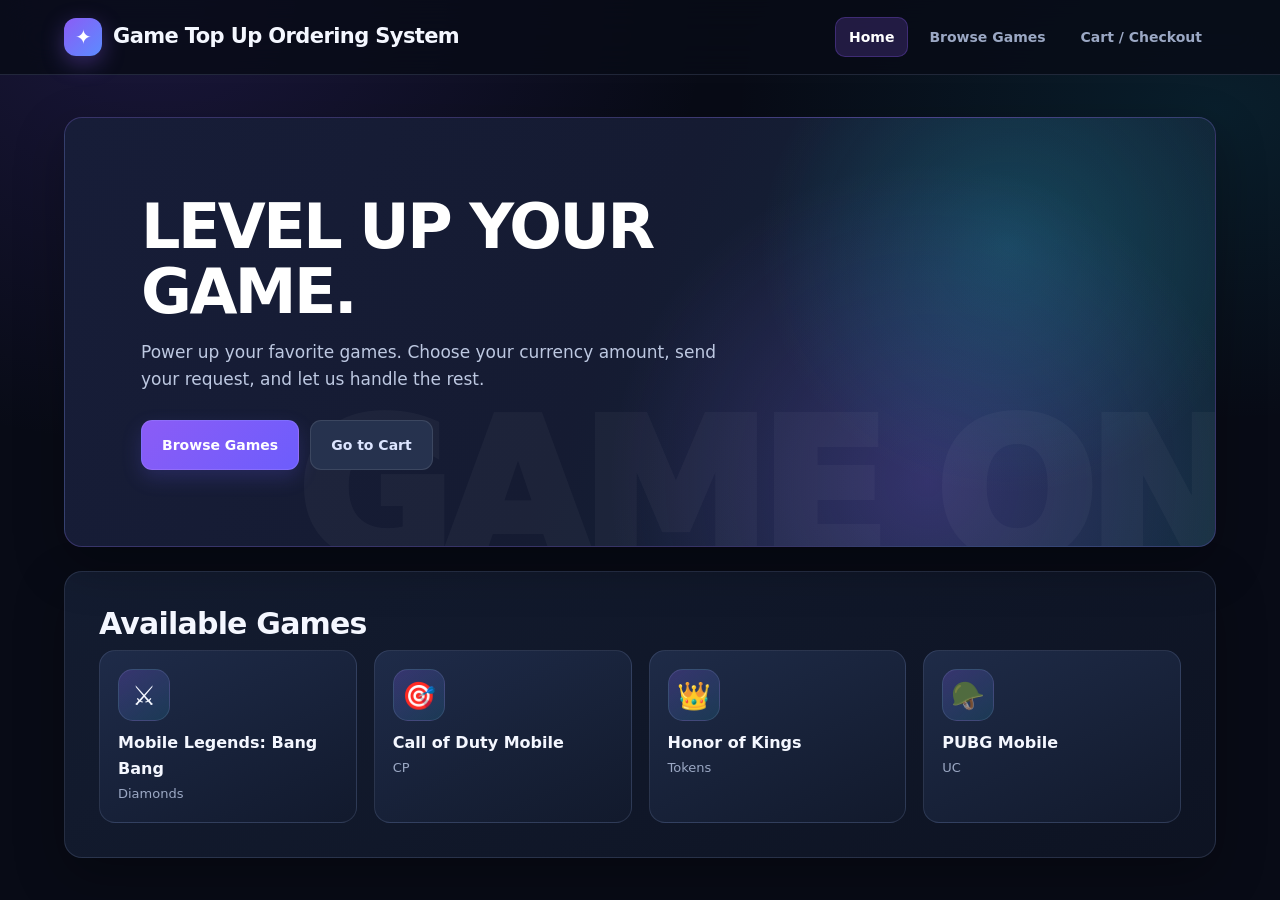
==== index.html @ e77a417e "Add files via upload" ====
<!DOCTYPE html>
<html lang="en">
<head>
  <meta charset="UTF-8">
  <meta name="viewport" content="width=device-width, initial-scale=1.0">
  <title>Game Top Up Ordering System - Home</title>
  <link rel="stylesheet" href="style.css">
  <script src="script.js" defer></script>
</head>
<body data-page="home">
  <header>
    <h1>Game Top Up Ordering System</h1>
    <nav aria-label="Main navigation">
      <a href="index.html">Home</a>
      <a href="games.html">Browse Games</a>
      <a href="cart.html">Cart / Checkout</a>
    </nav>
  </header>

  <main>
    <section class="hero">
      <h2>LEVEL UP YOUR GAME.</h2>
      <p>Power up your favorite games. Choose your currency amount, send your request, and let us handle the rest.</p>
      <div class="actions">
        <a class="button" href="games.html">Browse Games</a>
        <a class="button secondary" href="cart.html">Go to Cart</a>
      </div>
    </section>

    <section>
      <h2>Available Games</h2>
      <div class="card-grid">
        <article class="game-card"><div class="game-icon">⚔️</div><h3>Mobile Legends: Bang Bang</h3><p>Diamonds</p></article>
        <article class="game-card"><div class="game-icon">🎯</div><h3>Call of Duty Mobile</h3><p>CP</p></article>
        <article class="game-card"><div class="game-icon">👑</div><h3>Honor of Kings</h3><p>Tokens</p></article>
        <article class="game-card"><div class="game-icon">🪖</div><h3>PUBG Mobile</h3><p>UC</p></article>
      </div>
    </section>
</main>
</body>
</html>
---- style.css ----
:root {
  --bg: #080b16;
  --surface: #11182a;
  --surface-2: #17213a;
  --surface-3: #202d4b;
  --text: #f4f7ff;
  --muted: #9ba8c4;
  --line: rgba(160, 180, 230, .16);
  --accent: #8b5cf6;
  --accent-2: #22d3ee;
  --success: #34d399;
  --danger: #fb7185;
  --radius: 18px;
  --shadow: 0 18px 50px rgba(0, 0, 0, .28);
}
* {
  box-sizing: border-box;
}
html {
  scroll-behavior: smooth;
}
body {
  margin: 0;
  min-height: 100vh;
  color: var(--text);
  background:
    radial-gradient(ellipse at 12% 0%, rgba(91, 64, 190, .22), transparent 35%),
    radial-gradient(ellipse at 95% 12%, rgba(18, 163, 190, .13), transparent 28%),
    var(--bg);
  font-family: Inter, ui-sans-serif, system-ui, -apple-system, BlinkMacSystemFont, "Segoe UI", sans-serif;
  line-height: 1.6;
}
header {
  position: sticky;
  top: 0;
  z-index: 20;
  display: flex;
  align-items: center;
  justify-content: space-between;
  gap: 24px;
  padding: 17px max(5%, calc((100% - 1180px) / 2));
  background: rgba(8, 11, 22, .82);
  border-bottom: 1px solid var(--line);
  backdrop-filter: blur(18px);
}
header h1 {
  display: flex;
  align-items: center;
  gap: 11px;
  margin: 0;
  font-size: clamp(17px, 2vw, 21px);
  font-weight: 800;
  letter-spacing: -.6px;
}
header h1::before {
  content: "✦";
  display: grid;
  place-items: center;
  width: 38px;
  height: 38px;
  color: white;
  font-size: 20px;
  border-radius: 12px;
  background: linear-gradient(135deg, var(--accent), #5b8cff);
  box-shadow: 0 7px 22px rgba(139, 92, 246, .35);
}
nav {
  display: flex;
  align-items: center;
  flex-wrap: wrap;
  gap: 7px;
}
nav a {
  color: var(--muted);
  text-decoration: none;
  font-size: 14px;
  font-weight: 650;
  padding: 9px 14px;
  border-radius: 10px;
  transition: .2s ease;
}
nav a:hover, nav a:focus-visible {
  color: white;
  background: rgba(139, 92, 246, .15);
}
body[data-page="home"] nav a[href="index.html"],
body[data-page="games"] nav a[href="games.html"],
body[data-page="cart"] nav a[href="cart.html"] {
  color: white;
  background: rgba(139, 92, 246, .2);
  box-shadow: inset 0 0 0 1px rgba(139, 92, 246, .28);
}
main {
  width: min(1180px, 90%);
  margin: 42px auto 80px;
}
section {
  margin: 0 0 24px;
  padding: clamp(22px, 3vw, 34px);
  background: linear-gradient(145deg, rgba(20, 29, 50, .96), rgba(14, 20, 36, .96));
  border: 1px solid var(--line);
  border-radius: var(--radius);
  box-shadow: var(--shadow);
}
section > h2 {
  margin: 0 0 8px;
  color: var(--text);
  font-size: clamp(23px, 3vw, 30px);
  line-height: 1.2;
  letter-spacing: -.8px;
}
section > p {
  color: var(--muted);
  margin: 8px 0 22px;
}
h3 {
  color: var(--text);
}
p {
  color: var(--muted);
}
.hero {
  position: relative;
  overflow: hidden;
  min-height: 330px;
  display: flex;
  flex-direction: column;
  align-items: flex-start;
  justify-content: center;
  text-align: left;
  padding: clamp(34px, 7vw, 76px);
  border-color: rgba(157, 126, 255, .25);
  background:
    radial-gradient(circle at 82% 30%, rgba(34, 211, 238, .2), transparent 25%),
    radial-gradient(circle at 75% 85%, rgba(139, 92, 246, .28), transparent 34%),
    linear-gradient(115deg, #171d38 0%, #151b32 48%, #102b3b 100%);
}
.hero::after {
  content: "GAME ON";
  position: absolute;
  right: -18px;
  bottom: -43px;
  color: rgba(255, 255, 255, .035);
  font-size: clamp(80px, 15vw, 190px);
  font-weight: 950;
  letter-spacing: -10px;
  line-height: 1;
  pointer-events: none;
}
.hero h2 {
  position: relative;
  z-index: 1;
  max-width: 720px;
  margin: 0 0 14px;
  color: white;
  font-size: clamp(36px, 6vw, 62px);
  font-weight: 900;
  letter-spacing: -2.5px;
  line-height: 1.05;
}
.hero p {
  position: relative;
  z-index: 1;
  max-width: 600px;
  margin: 0;
  color: #bdc8e1;
  font-size: 17px;
}
.hero .actions {
  position: relative;
  z-index: 1;
  margin-top: 27px;
}
.hero .actions .button {
  padding: 13px 20px;
}
.actions {
  display: flex;
  flex-wrap: wrap;
  align-items: center;
  gap: 11px;
  margin-top: 18px;
}
button, .button {
  display: inline-flex;
  align-items: center;
  justify-content: center;
  gap: 8px;
  min-height: 43px;
  padding: 10px 17px;
  color: white;
  background: linear-gradient(135deg, #8b5cf6, #6d5dfc);
  border: 1px solid rgba(255,255,255,.1);
  border-radius: 11px;
  font: inherit;
  font-size: 14px;
  font-weight: 750;
  text-decoration: none;
  cursor: pointer;
  box-shadow: 0 8px 20px rgba(109, 93, 252, .2);
  transition: transform .18s ease, box-shadow .18s ease, filter .18s ease;
}
button:hover, .button:hover {
  transform: translateY(-2px);
  filter: brightness(1.1);
  box-shadow: 0 12px 26px rgba(109, 93, 252, .28);
}
button.secondary, .button.secondary {
  color: #dce5ff;
  background: #26324e;
  box-shadow: none;
}
button.danger {
  color: #ffe6eb;
  background: rgba(190, 48, 78, .2);
  border-color: rgba(251, 113, 133, .25);
  box-shadow: none;
}
button:disabled {
  opacity: .5;
  cursor: not-allowed;
  transform: none;
}
:focus-visible {
  outline: 3px solid var(--accent-2);
  outline-offset: 3px;
}
.card-grid {
  display: grid;
  grid-template-columns: repeat(4, minmax(0, 1fr));
  gap: 17px;
}
.game-card, .package-card {
  min-width: 0;
  overflow: hidden;
  color: var(--text);
  background: linear-gradient(155deg, rgba(31, 44, 73, .98), rgba(18, 26, 45, .98));
  border: 1px solid var(--line);
  border-radius: 16px;
  transition: transform .2s ease, border-color .2s ease, box-shadow .2s ease;
}
.game-card:hover {
  transform: translateY(-5px);
  border-color: rgba(139, 92, 246, .55);
  box-shadow: 0 15px 34px rgba(0,0,0,.25);
}
.game-card:not(:has(.game-select)) {
  padding: 18px;
}
.game-card h3 {
  margin: 9px 0 2px;
  font-size: 16px;
}
.game-card p {
  margin: 0;
  font-size: 13px;
}
.game-icon {
  display: inline-grid;
  place-items: center;
  width: 52px;
  height: 52px;
  font-size: 27px;
  border-radius: 15px;
  background: linear-gradient(145deg, rgba(139,92,246,.24), rgba(34,211,238,.12));
  border: 1px solid rgba(160,180,230,.16);
}
.game-select {
  display: flex;
  flex-direction: column;
  align-items: flex-start;
  gap: 9px;
  width: 100%;
  min-height: 175px;
  padding: 21px;
  color: var(--text);
  text-align: left;
  background: transparent;
  border: 0;
  border-bottom: 1px solid var(--line);
  border-radius: 0;
  box-shadow: none;
  cursor: default;
}
.game-select:hover {
  transform: none;
  filter: none;
  box-shadow: none;
}
.game-select strong {
  color: white;
  font-size: 17px;
  line-height: 1.35;
}
.game-select span:not(.game-icon) {
  color: var(--muted);
  font-size: 13px;
}
.game-select .game-icon {
  font-size: 29px;
}
.custom-amount {
  display: grid;
  gap: 11px;
  padding: 18px 20px 20px;
}
.custom-amount label {
  color: #dce5ff;
  font-size: 13px;
  font-weight: 700;
}
.custom-amount button {
  width: 100%;
}
label {
  display: block;
  margin: 0 0 7px;
  color: #dce5ff;
  font-size: 13px;
  font-weight: 700;
}
input, select {
  width: 100%;
  min-height: 46px;
  padding: 11px 13px;
  color: white;
  background: #0c1324;
  border: 1px solid rgba(160, 180, 230, .22);
  border-radius: 10px;
  font: inherit;
  font-size: 14px;
  transition: border-color .18s ease, box-shadow .18s ease;
}
input::placeholder {
  color: #687795;
}
input:focus, select:focus {
  border-color: var(--accent);
  box-shadow: 0 0 0 3px rgba(139, 92, 246, .14);
  outline: none;
}
select option {
  color: white;
  background: #11182a;
}
form {
  display: grid;
  gap: 18px;
}
.form-grid {
  display: grid;
  grid-template-columns: repeat(2, minmax(0, 1fr));
  gap: 18px;
}
.form-grid > div {
  min-width: 0;
}
.inline-form {
  display: grid;
  grid-template-columns: 2fr 1fr 1fr;
  gap: 14px;
  align-items: end;
  margin: 20px 0;
}
.inline-form > div {
  min-width: 0;
}
#cartTotal {
  color: var(--accent-2);
}
#cartContents {
  margin: 18px 0;
}
.table-wrap {
  overflow-x: auto;
  border: 1px solid var(--line);
  border-radius: 13px;
}
table {
  width: 100%;
  border-collapse: collapse;
  background: rgba(8, 13, 26, .45);
}
th, td {
  padding: 14px 16px;
  text-align: left;
  vertical-align: middle;
  border-bottom: 1px solid var(--line);
}
th {
  color: #c9d5f0;
  background: rgba(139, 92, 246, .12);
  font-size: 12px;
  text-transform: uppercase;
  letter-spacing: .7px;
}
td {
  color: #e6ebf8;
  font-size: 14px;
}
tr:last-child td {
  border-bottom: 0;
}
tr:hover td {
  background: rgba(255,255,255,.025);
}
.message {
  padding: 14px 16px;
  margin: 14px 0;
  color: #c7f9e7;
  background: rgba(16, 185, 129, .1);
  border: 1px solid rgba(52, 211, 153, .25);
  border-radius: 12px;
}
.error {
  color: #ffd4dc;
  background: rgba(244, 63, 94, .1);
  border-color: rgba(251, 113, 133, .28);
}
.muted {
  color: var(--muted);
}
#confirmationSection {
  border-color: rgba(52, 211, 153, .3);
}
#summaryDetails {
  padding: 18px;
  background: rgba(8, 13, 26, .45);
  border: 1px solid var(--line);
  border-radius: 13px;
}
#summaryDetails h3:first-child {
  color: var(--success);
}
#summaryDetails ul {
  color: #dce5ff;
}
#ordersTable {
  margin-top: 12px;
}
.quantity-controls {
  display: flex;
  align-items: center;
  gap: 8px;
}
.quantity-controls button {
  min-height: 30px;
  padding: 3px 10px;
}
[hidden] {
  display: none !important;
}

@media (max-width: 900px) {header {
  padding-left: 5%;
  padding-right: 5%;
}
.card-grid {
  grid-template-columns: repeat(2, minmax(0, 1fr));
}

}

@media (max-width: 620px) {header {
  position: static;
  align-items: flex-start;
  flex-direction: column;
  gap: 12px;
  padding: 15px 5%;
}
nav {
  width: 100%;
  gap: 4px;
}
nav a {
  padding: 8px 10px;
  font-size: 13px;
}
main {
  width: 92%;
  margin: 22px auto 50px;
}
section {
  padding: 20px;
  border-radius: 15px;
}
.hero {
  min-height: 300px;
  padding: 30px 23px;
}
.hero h2 {
  letter-spacing: -1.5px;
}
.hero p {
  font-size: 15px;
}
.card-grid, .form-grid, .inline-form {
  grid-template-columns: 1fr;
}
.game-select {
  min-height: 145px;
}
th, td {
  padding: 10px;
  font-size: 12px;
}
button, .button {
  min-height: 42px;
}

}
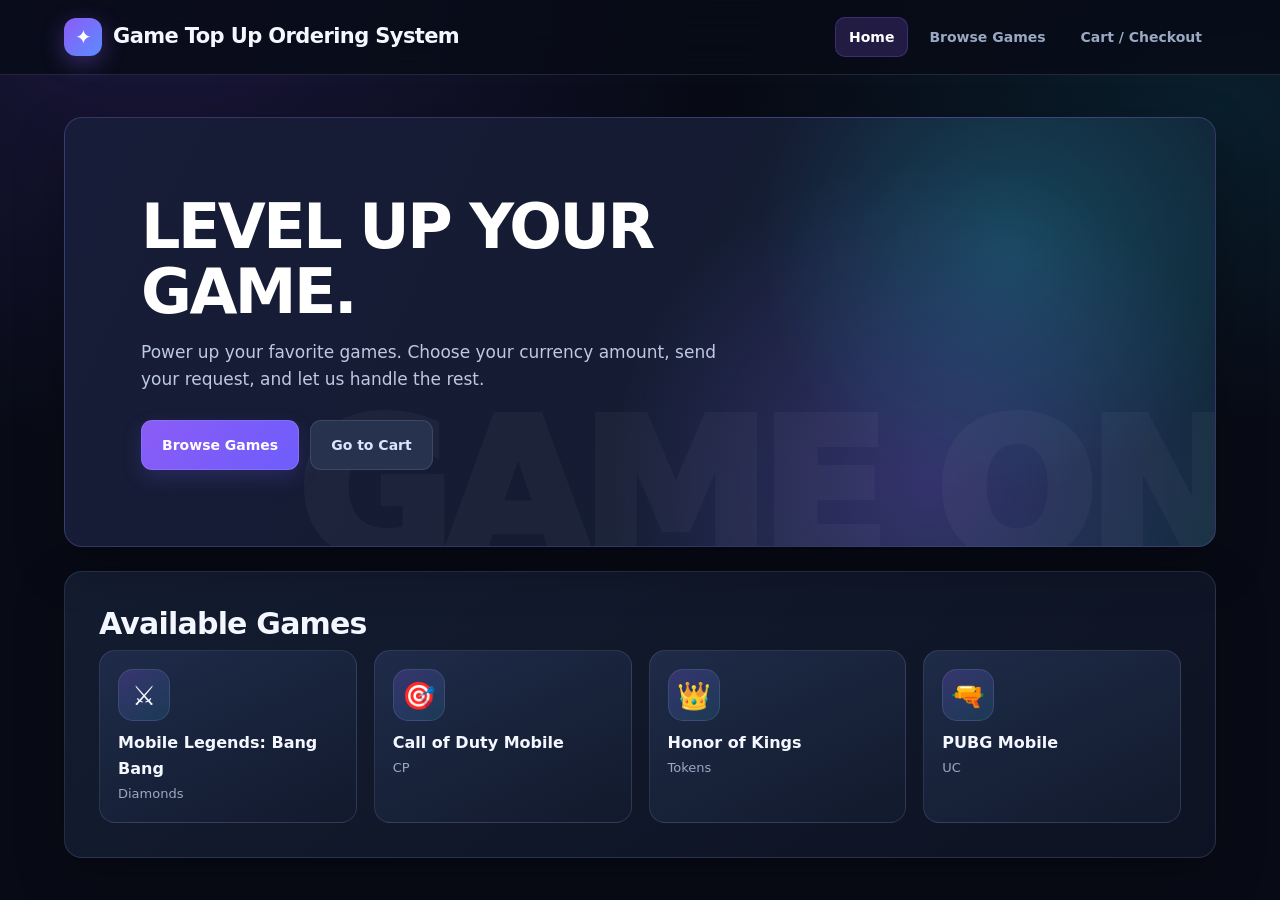
==== commit 333745fd: "Change PUBG Mobile icon from helmet to gun" ====
--- a/index.html
+++ b/index.html
@@ -33,7 +33,7 @@
         <article class="game-card"><div class="game-icon">⚔️</div><h3>Mobile Legends: Bang Bang</h3><p>Diamonds</p></article>
         <article class="game-card"><div class="game-icon">🎯</div><h3>Call of Duty Mobile</h3><p>CP</p></article>
         <article class="game-card"><div class="game-icon">👑</div><h3>Honor of Kings</h3><p>Tokens</p></article>
-        <article class="game-card"><div class="game-icon">🪖</div><h3>PUBG Mobile</h3><p>UC</p></article>
+        <article class="game-card"><div class="game-icon">🔫</div><h3>PUBG Mobile</h3><p>UC</p></article>
       </div>
     </section>
 </main>
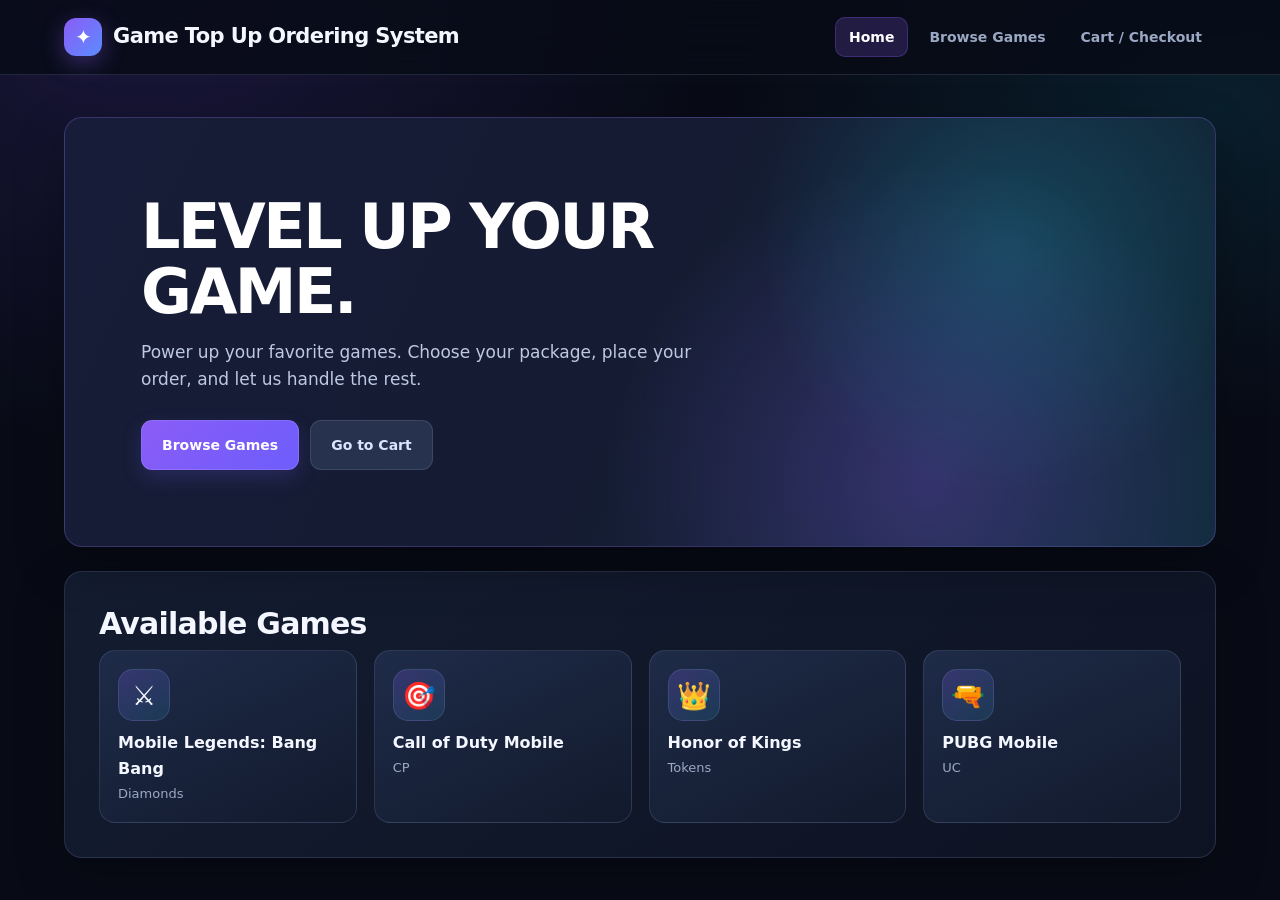
==== commit 6670dc54: "Add files via upload" ====
--- a/index.html
+++ b/index.html
@@ -20,7 +20,7 @@
   <main>
     <section class="hero">
       <h2>LEVEL UP YOUR GAME.</h2>
-      <p>Power up your favorite games. Choose your currency amount, send your request, and let us handle the rest.</p>
+      <p>Power up your favorite games. Choose your package, place your order, and let us handle the rest.</p>
       <div class="actions">
         <a class="button" href="games.html">Browse Games</a>
         <a class="button secondary" href="cart.html">Go to Cart</a>
--- a/style.css
+++ b/style.css
@@ -136,7 +136,6 @@
     linear-gradient(115deg, #171d38 0%, #151b32 48%, #102b3b 100%);
 }
 .hero::after {
-  content: "GAME ON";
   position: absolute;
   right: -18px;
   bottom: -43px;
